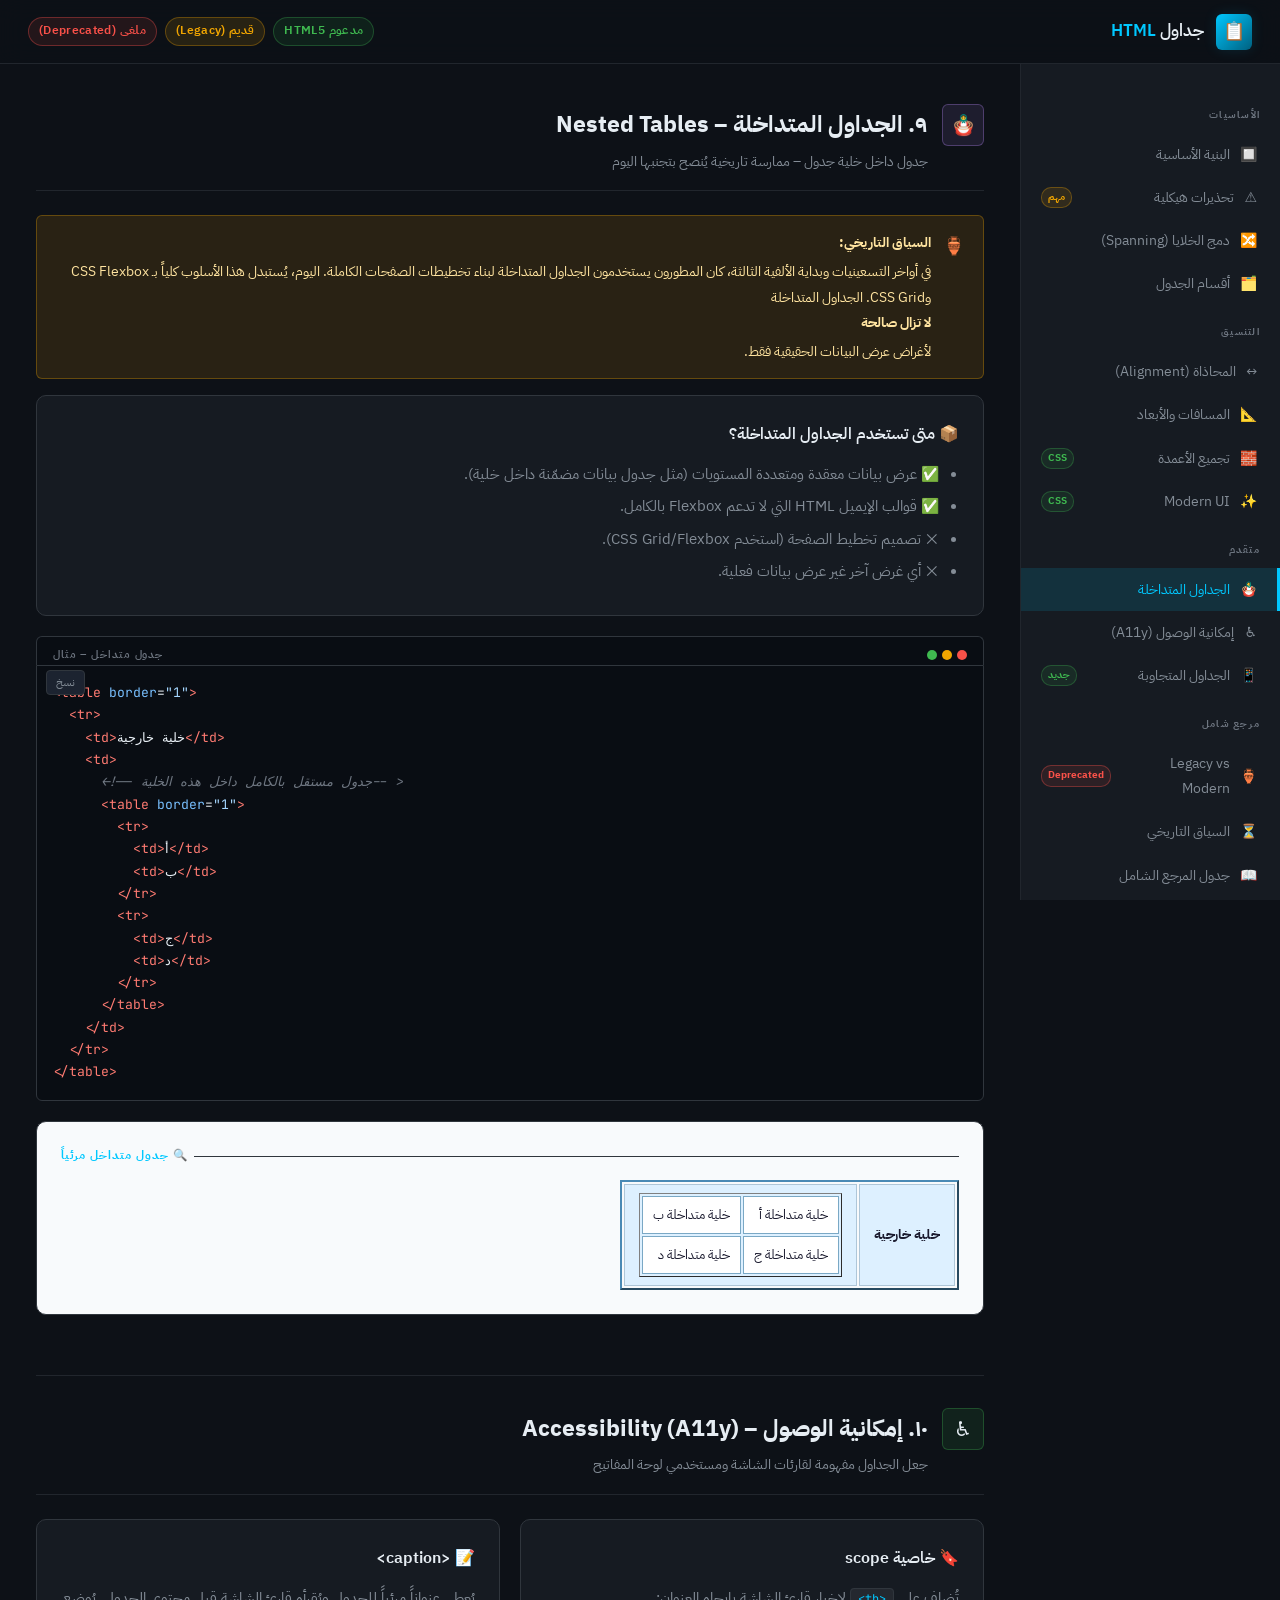
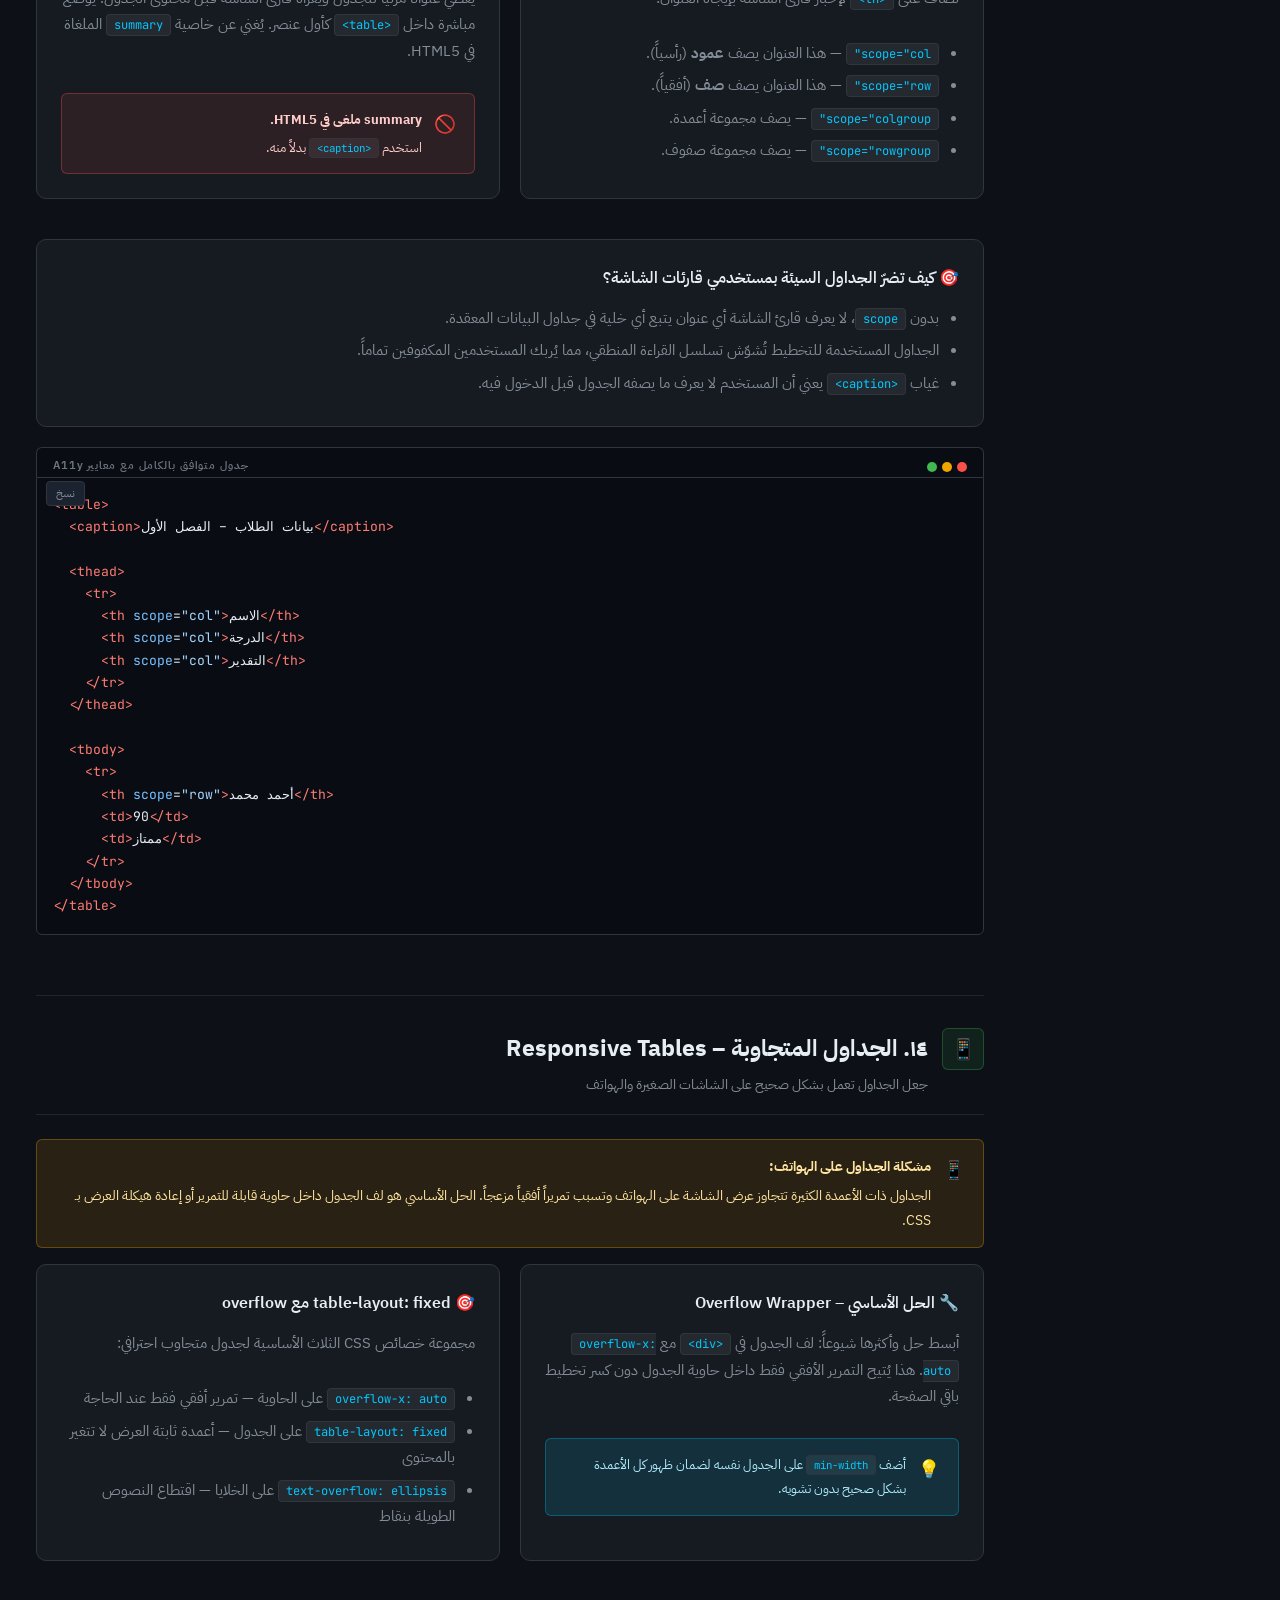
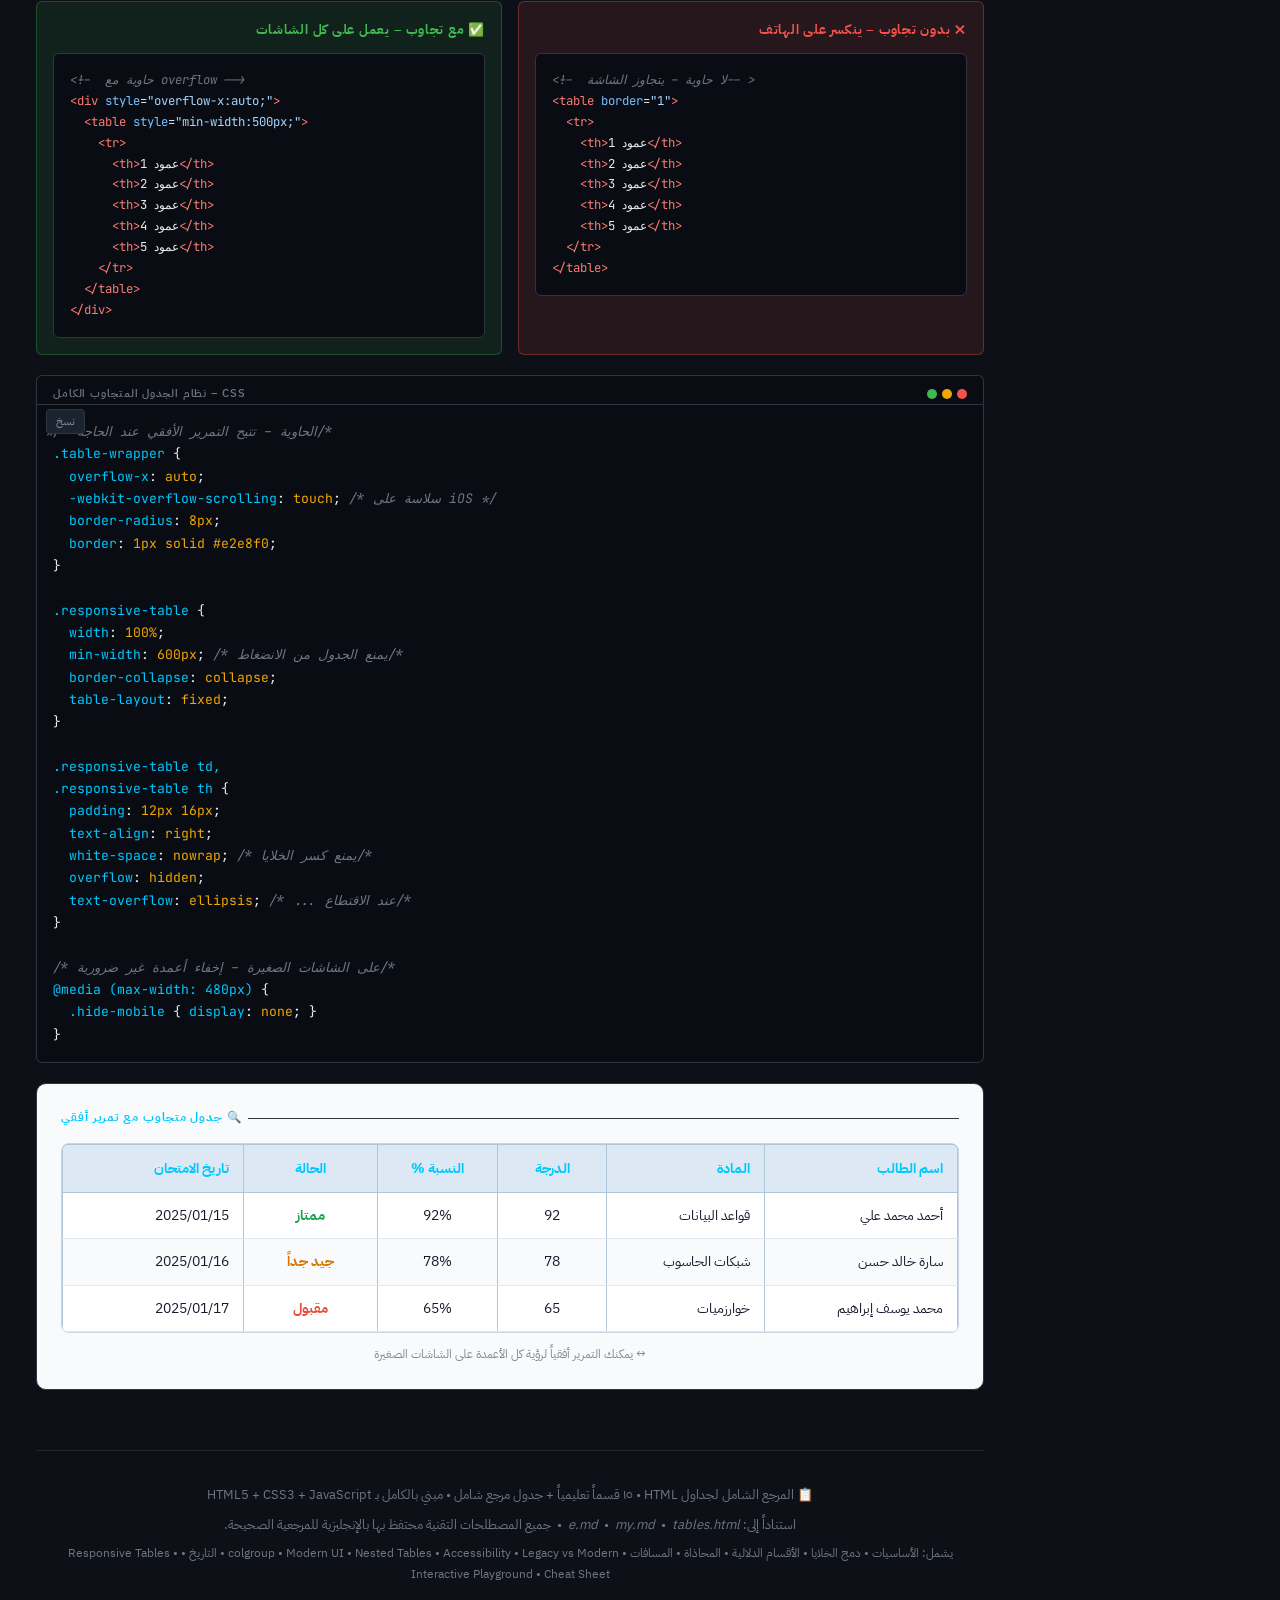
==== advanced.html @ ee834dc7 "Add files via upload" ====
<!DOCTYPE html>
<html lang="ar" dir="rtl">
<head>
  <meta charset="UTF-8" />
  <meta name="viewport" content="width=device-width, initial-scale=1.0" />
  <meta name="description" content="المرجع الشامل لجداول HTML – من الأساسيات إلى الممارسات الحديثة. دليل عربي متكامل لعناصر وخصائص الجداول في HTML5." />
  <meta name="keywords" content="HTML tables, جداول HTML, table, tr, td, th, colspan, rowspan, CSS tables" />
  <title>📋 المرجع الشامل لجداول HTML</title>

  <!-- Google Fonts -->
  <link rel="preconnect" href="https://fonts.googleapis.com" />
  <link
    href="https://fonts.googleapis.com/css2?family=IBM+Plex+Sans+Arabic:wght@300;400;500;600;700&family=JetBrains+Mono:wght@400;600&display=swap"
    rel="stylesheet"
  />

  <link rel="stylesheet" href="style.css" />
</head>
<body>

<div id="progress-bar"></div>

<!-- ══════════════════════════════════════════════════════
     TOP HEADER
══════════════════════════════════════════════════════ -->
<header id="site-header">
  <div class="header-brand">
    <div class="logo-box">📋</div>
    <h1>جداول <span>HTML</span></h1>
  </div>

  <div class="header-pills">
    <span class="pill pill-modern">مدعوم HTML5</span>
    <span class="pill pill-legacy">قديم (Legacy)</span>
    <span class="pill pill-dep">ملغى (Deprecated)</span>
  </div>

  <button id="nav-toggle" aria-label="قائمة التنقل" onclick="toggleNav()">
    <span></span><span></span><span></span>
  </button>
</header>

<!-- ══════════════════════════════════════════════════════
     SIDEBAR
══════════════════════════════════════════════════════ -->
<div class="page-wrap">
<nav id="sidebar" aria-label="قائمة الأقسام">

  <div class="nav-section-title">الأساسيات</div>
  <a class="nav-link" href="index.html#basics">
    <span class="nav-icon">🔲</span> البنية الأساسية
  </a>
  <a class="nav-link" href="index.html#warnings">
    <span class="nav-icon">⚠️</span> تحذيرات هيكلية
    <span class="nav-badge badge-warn">مهم</span>
  </a>
  <a class="nav-link" href="index.html#spanning">
    <span class="nav-icon">🔀</span> دمج الخلايا (Spanning)
  </a>
  <a class="nav-link" href="index.html#semantic">
    <span class="nav-icon">🗂️</span> أقسام الجدول
  </a>

  <div class="nav-section-title">التنسيق</div>
  <a class="nav-link" href="styling.html#alignment">
    <span class="nav-icon">↔️</span> المحاذاة (Alignment)
  </a>
  <a class="nav-link" href="styling.html#spacing">
    <span class="nav-icon">📐</span> المسافات والأبعاد
  </a>
  <a class="nav-link" href="styling.html#colgroup">
    <span class="nav-icon">🧱</span> تجميع الأعمدة
    <span class="nav-badge badge-new">CSS</span>
  </a>
  <a class="nav-link" href="styling.html#modern-ui">
    <span class="nav-icon">✨</span> Modern UI
    <span class="nav-badge badge-new">CSS</span>
  </a>

  <div class="nav-section-title">متقدم</div>
  <a class="nav-link" href="advanced.html#nested">
    <span class="nav-icon">🪆</span> الجداول المتداخلة
  </a>
  <a class="nav-link" href="advanced.html#accessibility">
    <span class="nav-icon">♿</span> إمكانية الوصول (A11y)
  </a>
  <a class="nav-link" href="advanced.html#responsive">
    <span class="nav-icon">📱</span> الجداول المتجاوبة
    <span class="nav-badge badge-new">جديد</span>
  </a>

  <div class="nav-section-title">مرجع شامل</div>
  <a class="nav-link" href="reference.html#legacy">
    <span class="nav-icon">🏺</span> Legacy vs Modern
    <span class="nav-badge badge-dep">Deprecated</span>
  </a>
  <a class="nav-link" href="reference.html#history">
    <span class="nav-icon">⏳</span> السياق التاريخي
  </a>
  <a class="nav-link" href="reference.html#reference">
    <span class="nav-icon">📖</span> جدول المرجع الشامل
  </a>

  <div class="nav-section-title">تفاعلي</div>
  <a class="nav-link" href="playground.html#playground">
    <span class="nav-icon">🎮</span> Playground تفاعلي
    <span class="nav-badge badge-new">جديد</span>
  </a>

</nav>

<!-- ══════════════════════════════════════════════════════
     MAIN CONTENT
══════════════════════════════════════════════════════ -->
<main id="main-content">
<section class="section" id="nested">
    <div class="section-header">
      <div class="section-icon icon-purple">🪆</div>
      <div class="section-title-wrap">
        <h2>٩. الجداول المتداخلة – Nested Tables</h2>
        <p>جدول داخل خلية جدول – ممارسة تاريخية يُنصح بتجنبها اليوم</p>
      </div>
    </div>

    <div class="alert alert-amber">
      <span class="alert-icon">🏺</span>
      <div>
        <strong>السياق التاريخي:</strong>
        في أواخر التسعينيات وبداية الألفية الثالثة، كان المطورون يستخدمون الجداول المتداخلة لبناء تخطيطات الصفحات الكاملة. اليوم، يُستبدل هذا الأسلوب كلياً بـ CSS Flexbox وCSS Grid. الجداول المتداخلة <strong>لا تزال صالحة</strong> لأغراض عرض البيانات الحقيقية فقط.
      </div>
    </div>

    <div class="card">
      <h3>📦 متى تستخدم الجداول المتداخلة؟</h3>
      <ul>
        <li>✅ عرض بيانات معقدة ومتعددة المستويات (مثل جدول بيانات مضمّنة داخل خلية).</li>
        <li>✅ قوالب الإيميل HTML التي لا تدعم Flexbox بالكامل.</li>
        <li>❌ تصميم تخطيط الصفحة (استخدم CSS Grid/Flexbox).</li>
        <li>❌ أي غرض آخر غير عرض بيانات فعلية.</li>
      </ul>
    </div>

    <div class="code-wrap">
      <div class="code-label">
        <div class="dots"><span class="d1"></span><span class="d2"></span><span class="d3"></span></div>
        <span>جدول متداخل – مثال</span>
      </div>
      <button class="copy-btn" onclick="copyCode(this)">نسخ</button>
<pre><span class="kw">&lt;table</span> <span class="at">border</span>=<span class="vl">"1"</span><span class="kw">&gt;</span>
  <span class="kw">&lt;tr&gt;</span>
    <span class="kw">&lt;td&gt;</span><span class="tx">خلية خارجية</span><span class="kw">&lt;/td&gt;</span>
    <span class="kw">&lt;td&gt;</span>
      <span class="cm">&lt;!-- جدول مستقل بالكامل داخل هذه الخلية --&gt;</span>
      <span class="kw">&lt;table</span> <span class="at">border</span>=<span class="vl">"1"</span><span class="kw">&gt;</span>
        <span class="kw">&lt;tr&gt;</span>
          <span class="kw">&lt;td&gt;</span><span class="tx">أ</span><span class="kw">&lt;/td&gt;</span>
          <span class="kw">&lt;td&gt;</span><span class="tx">ب</span><span class="kw">&lt;/td&gt;</span>
        <span class="kw">&lt;/tr&gt;</span>
        <span class="kw">&lt;tr&gt;</span>
          <span class="kw">&lt;td&gt;</span><span class="tx">ج</span><span class="kw">&lt;/td&gt;</span>
          <span class="kw">&lt;td&gt;</span><span class="tx">د</span><span class="kw">&lt;/td&gt;</span>
        <span class="kw">&lt;/tr&gt;</span>
      <span class="kw">&lt;/table&gt;</span>
    <span class="kw">&lt;/td&gt;</span>
  <span class="kw">&lt;/tr&gt;</span>
<span class="kw">&lt;/table&gt;</span></pre>
    </div>

    <div class="demo-box">
      <div class="demo-box-label">🔍 جدول متداخل مرئياً</div>
      <table border="2" cellpadding="10" style="color:#1a1a2e; border-color:#4a8ab5;">
        <tr>
          <td class="outer-td" style="font-weight:700;">خلية خارجية</td>
          <td class="outer-td">
            <table border="1" class="" style="width:100%;">
              <tr>
                <td class="inner-table" style="border:1px solid #7aa8c5; padding:6px 10px; background:#fff; color:#1a1a2e; font-size:0.82rem;">خلية متداخلة أ</td>
                <td style="border:1px solid #7aa8c5; padding:6px 10px; background:#fff; color:#1a1a2e; font-size:0.82rem;">خلية متداخلة ب</td>
              </tr>
              <tr>
                <td style="border:1px solid #7aa8c5; padding:6px 10px; background:#fff; color:#1a1a2e; font-size:0.82rem;">خلية متداخلة ج</td>
                <td style="border:1px solid #7aa8c5; padding:6px 10px; background:#fff; color:#1a1a2e; font-size:0.82rem;">خلية متداخلة د</td>
              </tr>
            </table>
          </td>
        </tr>
      </table>
    </div>

  </section>
  <hr class="divider" />

<section class="section" id="accessibility">
    <div class="section-header">
      <div class="section-icon icon-green">♿</div>
      <div class="section-title-wrap">
        <h2>١٠. إمكانية الوصول – Accessibility (A11y)</h2>
        <p>جعل الجداول مفهومة لقارئات الشاشة ومستخدمي لوحة المفاتيح</p>
      </div>
    </div>

    <div class="two-col">
      <div class="card">
        <h3>🔖 خاصية scope</h3>
        <p>تُضاف على <code>&lt;th&gt;</code> لإخبار قارئ الشاشة بإيجاه العنوان:</p>
        <br/>
        <ul>
          <li><code>scope="col"</code> — هذا العنوان يصف <strong>عمود</strong> (رأسياً).</li>
          <li><code>scope="row"</code> — هذا العنوان يصف <strong>صف</strong> (أفقياً).</li>
          <li><code>scope="colgroup"</code> — يصف مجموعة أعمدة.</li>
          <li><code>scope="rowgroup"</code> — يصف مجموعة صفوف.</li>
        </ul>
      </div>
      <div class="card">
        <h3>📝 &lt;caption&gt;</h3>
        <p>
          يُعطي عنواناً مرئياً للجدول ويُقرأه قارئ الشاشة قبل محتوى الجدول.
          يُوضع مباشرة داخل <code>&lt;table&gt;</code> كأول عنصر.
          يُغني عن خاصية <code>summary</code> الملغاة في HTML5.
        </p>
        <br/>
        <div class="alert alert-red" style="margin:0; font-size:0.82rem;">
          <span class="alert-icon">🚫</span>
          <div><strong>summary ملغى في HTML5.</strong> استخدم <code>&lt;caption&gt;</code> بدلاً منه.</div>
        </div>
      </div>
    </div>

    <div class="card">
      <h3>🎯 كيف تضرّ الجداول السيئة بمستخدمي قارئات الشاشة؟</h3>
      <ul>
        <li>بدون <code>scope</code>، لا يعرف قارئ الشاشة أي عنوان يتبع أي خلية في جداول البيانات المعقدة.</li>
        <li>الجداول المستخدمة للتخطيط تُشوّش تسلسل القراءة المنطقي، مما يُربك المستخدمين المكفوفين تماماً.</li>
        <li>غياب <code>&lt;caption&gt;</code> يعني أن المستخدم لا يعرف ما يصفه الجدول قبل الدخول فيه.</li>
      </ul>
    </div>

    <div class="code-wrap">
      <div class="code-label">
        <div class="dots"><span class="d1"></span><span class="d2"></span><span class="d3"></span></div>
        <span>جدول متوافق بالكامل مع معايير A11y</span>
      </div>
      <button class="copy-btn" onclick="copyCode(this)">نسخ</button>
<pre><span class="kw">&lt;table&gt;</span>
  <span class="kw">&lt;caption&gt;</span><span class="tx">بيانات الطلاب – الفصل الأول</span><span class="kw">&lt;/caption&gt;</span>

  <span class="kw">&lt;thead&gt;</span>
    <span class="kw">&lt;tr&gt;</span>
      <span class="kw">&lt;th</span> <span class="at">scope</span>=<span class="vl">"col"</span><span class="kw">&gt;</span><span class="tx">الاسم</span><span class="kw">&lt;/th&gt;</span>
      <span class="kw">&lt;th</span> <span class="at">scope</span>=<span class="vl">"col"</span><span class="kw">&gt;</span><span class="tx">الدرجة</span><span class="kw">&lt;/th&gt;</span>
      <span class="kw">&lt;th</span> <span class="at">scope</span>=<span class="vl">"col"</span><span class="kw">&gt;</span><span class="tx">التقدير</span><span class="kw">&lt;/th&gt;</span>
    <span class="kw">&lt;/tr&gt;</span>
  <span class="kw">&lt;/thead&gt;</span>

  <span class="kw">&lt;tbody&gt;</span>
    <span class="kw">&lt;tr&gt;</span>
      <span class="kw">&lt;th</span> <span class="at">scope</span>=<span class="vl">"row"</span><span class="kw">&gt;</span><span class="tx">أحمد محمد</span><span class="kw">&lt;/th&gt;</span>
      <span class="kw">&lt;td&gt;</span><span class="tx">90</span><span class="kw">&lt;/td&gt;</span>
      <span class="kw">&lt;td&gt;</span><span class="tx">ممتاز</span><span class="kw">&lt;/td&gt;</span>
    <span class="kw">&lt;/tr&gt;</span>
  <span class="kw">&lt;/tbody&gt;</span>
<span class="kw">&lt;/table&gt;</span></pre>
    </div>

  </section>
  <hr class="divider" />

<section class="section" id="responsive">
    <div class="section-header">
      <div class="section-icon icon-green">📱</div>
      <div class="section-title-wrap">
        <h2>١٤. الجداول المتجاوبة – Responsive Tables</h2>
        <p>جعل الجداول تعمل بشكل صحيح على الشاشات الصغيرة والهواتف</p>
      </div>
    </div>

    <div class="alert alert-amber">
      <span class="alert-icon">📱</span>
      <div>
        <strong>مشكلة الجداول على الهواتف:</strong>
        الجداول ذات الأعمدة الكثيرة تتجاوز عرض الشاشة على الهواتف وتسبب تمريراً أفقياً مزعجاً.
        الحل الأساسي هو لف الجدول داخل حاوية قابلة للتمرير أو إعادة هيكلة العرض بـ CSS.
      </div>
    </div>

    <div class="two-col">
      <div class="card">
        <h3>🔧 الحل الأساسي – Overflow Wrapper</h3>
        <p>أبسط حل وأكثرها شيوعاً: لف الجدول في <code>&lt;div&gt;</code> مع <code>overflow-x: auto</code>. هذا يُتيح التمرير الأفقي فقط داخل حاوية الجدول دون كسر تخطيط باقي الصفحة.</p>
        <br/>
        <div class="alert alert-cyan" style="margin:0; font-size:0.82rem;">
          <span class="alert-icon">💡</span>
          <div>أضف <code>min-width</code> على الجدول نفسه لضمان ظهور كل الأعمدة بشكل صحيح بدون تشويه.</div>
        </div>
      </div>
      <div class="card">
        <h3>🎯 table-layout: fixed مع overflow</h3>
        <p>مجموعة خصائص CSS الثلاث الأساسية لجدول متجاوب احترافي:</p>
        <br/>
        <ul>
          <li><code>overflow-x: auto</code> على الحاوية — تمرير أفقي فقط عند الحاجة</li>
          <li><code>table-layout: fixed</code> على الجدول — أعمدة ثابتة العرض لا تتغير بالمحتوى</li>
          <li><code>text-overflow: ellipsis</code> على الخلايا — اقتطاع النصوص الطويلة بنقاط</li>
        </ul>
      </div>
    </div>

    <div class="compare-grid">
      <div class="compare-panel old-panel">
        <h4>❌ بدون تجاوب – ينكسر على الهاتف</h4>
        <div class="code-wrap" style="margin:0">
<pre style="border-radius:6px; font-size:0.77rem;"><span class="cm">&lt;!-- لا حاوية – يتجاوز الشاشة --&gt;</span>
<span class="kw">&lt;table</span> <span class="at">border</span>=<span class="vl">"1"</span><span class="kw">&gt;</span>
  <span class="kw">&lt;tr&gt;</span>
    <span class="kw">&lt;th&gt;</span><span class="tx">عمود 1</span><span class="kw">&lt;/th&gt;</span>
    <span class="kw">&lt;th&gt;</span><span class="tx">عمود 2</span><span class="kw">&lt;/th&gt;</span>
    <span class="kw">&lt;th&gt;</span><span class="tx">عمود 3</span><span class="kw">&lt;/th&gt;</span>
    <span class="kw">&lt;th&gt;</span><span class="tx">عمود 4</span><span class="kw">&lt;/th&gt;</span>
    <span class="kw">&lt;th&gt;</span><span class="tx">عمود 5</span><span class="kw">&lt;/th&gt;</span>
  <span class="kw">&lt;/tr&gt;</span>
<span class="kw">&lt;/table&gt;</span></pre>
        </div>
      </div>
      <div class="compare-panel new-panel">
        <h4>✅ مع تجاوب – يعمل على كل الشاشات</h4>
        <div class="code-wrap" style="margin:0">
<pre style="border-radius:6px; font-size:0.77rem;"><span class="cm">&lt;!-- حاوية مع overflow --&gt;</span>
<span class="kw">&lt;div</span> <span class="at">style</span>=<span class="vl">"overflow-x:auto;"</span><span class="kw">&gt;</span>
  <span class="kw">&lt;table</span> <span class="at">style</span>=<span class="vl">"min-width:500px;"</span><span class="kw">&gt;</span>
    <span class="kw">&lt;tr&gt;</span>
      <span class="kw">&lt;th&gt;</span><span class="tx">عمود 1</span><span class="kw">&lt;/th&gt;</span>
      <span class="kw">&lt;th&gt;</span><span class="tx">عمود 2</span><span class="kw">&lt;/th&gt;</span>
      <span class="kw">&lt;th&gt;</span><span class="tx">عمود 3</span><span class="kw">&lt;/th&gt;</span>
      <span class="kw">&lt;th&gt;</span><span class="tx">عمود 4</span><span class="kw">&lt;/th&gt;</span>
      <span class="kw">&lt;th&gt;</span><span class="tx">عمود 5</span><span class="kw">&lt;/th&gt;</span>
    <span class="kw">&lt;/tr&gt;</span>
  <span class="kw">&lt;/table&gt;</span>
<span class="kw">&lt;/div&gt;</span></pre>
        </div>
      </div>
    </div>

    <div class="code-wrap">
      <div class="code-label">
        <div class="dots"><span class="d1"></span><span class="d2"></span><span class="d3"></span></div>
        <span>CSS – نظام الجدول المتجاوب الكامل</span>
      </div>
      <button class="copy-btn" onclick="copyCode(this)">نسخ</button>
<pre><span class="cm">/* الحاوية – تتيح التمرير الأفقي عند الحاجة */</span>
<span class="cs">.table-wrapper</span> &#123;
  <span class="cs">overflow-x</span>: <span class="cv">auto</span>;
  <span class="cs">-webkit-overflow-scrolling</span>: <span class="cv">touch</span>; <span class="cm">/* سلاسة على iOS */</span>
  <span class="cs">border-radius</span>: <span class="cv">8px</span>;
  <span class="cs">border</span>: <span class="cv">1px solid #e2e8f0</span>;
&#125;

<span class="cs">.responsive-table</span> &#123;
  <span class="cs">width</span>: <span class="cv">100%</span>;
  <span class="cs">min-width</span>: <span class="cv">600px</span>; <span class="cm">/* يمنع الجدول من الانضغاط */</span>
  <span class="cs">border-collapse</span>: <span class="cv">collapse</span>;
  <span class="cs">table-layout</span>: <span class="cv">fixed</span>;
&#125;

<span class="cs">.responsive-table td,</span>
<span class="cs">.responsive-table th</span> &#123;
  <span class="cs">padding</span>: <span class="cv">12px 16px</span>;
  <span class="cs">text-align</span>: <span class="cv">right</span>;
  <span class="cs">white-space</span>: <span class="cv">nowrap</span>; <span class="cm">/* يمنع كسر الخلايا */</span>
  <span class="cs">overflow</span>: <span class="cv">hidden</span>;
  <span class="cs">text-overflow</span>: <span class="cv">ellipsis</span>; <span class="cm">/* ... عند الاقتطاع */</span>
&#125;

<span class="cm">/* على الشاشات الصغيرة – إخفاء أعمدة غير ضرورية */</span>
<span class="cs">@media (max-width: 480px)</span> &#123;
  <span class="cs">.hide-mobile</span> &#123; <span class="cs">display</span>: <span class="cv">none</span>; &#125;
&#125;</pre>
    </div>

    <div class="demo-box">
      <div class="demo-box-label">🔍 جدول متجاوب مع تمرير أفقي</div>
      <div style="overflow-x:auto; border:1px solid #cbd5e1; border-radius:8px;">
        <table style="width:100%; min-width:640px; border-collapse:collapse; table-layout:fixed;">
          <thead>
            <tr style="background:#1a3a5c; color:#00c8ff;">
              <th style="padding:11px 14px; text-align:right; width:160px;">اسم الطالب</th>
              <th style="padding:11px 14px; text-align:right; width:130px;">المادة</th>
              <th style="padding:11px 14px; text-align:center; width:90px;">الدرجة</th>
              <th style="padding:11px 14px; text-align:center; width:100px;">النسبة %</th>
              <th style="padding:11px 14px; text-align:center; width:110px;">الحالة</th>
              <th style="padding:11px 14px; text-align:right; width:150px;">تاريخ الامتحان</th>
            </tr>
          </thead>
          <tbody>
            <tr>
              <td style="padding:10px 14px; border-bottom:1px solid #e2e8f0; background:#fff; color:#1a1a2e;">أحمد محمد علي</td>
              <td style="padding:10px 14px; border-bottom:1px solid #e2e8f0; background:#fff; color:#1a1a2e;">قواعد البيانات</td>
              <td style="padding:10px 14px; border-bottom:1px solid #e2e8f0; background:#fff; color:#1a1a2e; text-align:center;">92</td>
              <td style="padding:10px 14px; border-bottom:1px solid #e2e8f0; background:#fff; color:#1a1a2e; text-align:center;">92%</td>
              <td style="padding:10px 14px; border-bottom:1px solid #e2e8f0; background:#fff; text-align:center; color:#16a34a; font-weight:700;">ممتاز</td>
              <td style="padding:10px 14px; border-bottom:1px solid #e2e8f0; background:#fff; color:#1a1a2e;">2025/01/15</td>
            </tr>
            <tr>
              <td style="padding:10px 14px; border-bottom:1px solid #e2e8f0; background:#f8fafc; color:#1a1a2e;">سارة خالد حسن</td>
              <td style="padding:10px 14px; border-bottom:1px solid #e2e8f0; background:#f8fafc; color:#1a1a2e;">شبكات الحاسوب</td>
              <td style="padding:10px 14px; border-bottom:1px solid #e2e8f0; background:#f8fafc; color:#1a1a2e; text-align:center;">78</td>
              <td style="padding:10px 14px; border-bottom:1px solid #e2e8f0; background:#f8fafc; color:#1a1a2e; text-align:center;">78%</td>
              <td style="padding:10px 14px; border-bottom:1px solid #e2e8f0; background:#f8fafc; text-align:center; color:#d97706; font-weight:700;">جيد جداً</td>
              <td style="padding:10px 14px; border-bottom:1px solid #e2e8f0; background:#f8fafc; color:#1a1a2e;">2025/01/16</td>
            </tr>
            <tr>
              <td style="padding:10px 14px; border-bottom:1px solid #e2e8f0; background:#fff; color:#1a1a2e;">محمد يوسف إبراهيم</td>
              <td style="padding:10px 14px; border-bottom:1px solid #e2e8f0; background:#fff; color:#1a1a2e;">خوارزميات</td>
              <td style="padding:10px 14px; border-bottom:1px solid #e2e8f0; background:#fff; color:#1a1a2e; text-align:center;">65</td>
              <td style="padding:10px 14px; border-bottom:1px solid #e2e8f0; background:#fff; color:#1a1a2e; text-align:center;">65%</td>
              <td style="padding:10px 14px; border-bottom:1px solid #e2e8f0; background:#fff; text-align:center; color:#e74c3c; font-weight:700;">مقبول</td>
              <td style="padding:10px 14px; border-bottom:1px solid #e2e8f0; background:#fff; color:#1a1a2e;">2025/01/17</td>
            </tr>
          </tbody>
        </table>
      </div>
      <p style="font-size:0.78rem; color:#888; margin-top:10px; text-align:center;">↔️ يمكنك التمرير أفقياً لرؤية كل الأعمدة على الشاشات الصغيرة</p>
    </div>

  </section>
  <!-- FOOTER -->
  <footer class="site-footer">
    <p>
      📋 المرجع الشامل لجداول HTML •
      ١٥ قسماً تعليمياً + جدول مرجع شامل •
      مبني بالكامل بـ HTML5 + CSS3 + JavaScript
    </p>
    <p style="margin-top:6px; color:var(--text-dim);">
      استناداً إلى: <em>e.md</em> &nbsp;•&nbsp; <em>my.md</em> &nbsp;•&nbsp; <em>tables.html</em>
      &nbsp;•&nbsp; جميع المصطلحات التقنية محتفظ بها بالإنجليزية للمرجعية الصحيحة.
    </p>
    <p style="margin-top:6px; color:var(--text-dim); font-size:0.75rem;">
      يشمل: الأساسيات • دمج الخلايا • الأقسام الدلالية • المحاذاة • المسافات • colgroup • Modern UI • Nested Tables • Accessibility • Legacy vs Modern • التاريخ • Responsive Tables • Interactive Playground • Cheat Sheet
    </p>
  </footer>

</main>
</div><!-- .page-wrap -->

<!-- BACK TO TOP BUTTON -->
<button id="back-to-top" onclick="window.scrollTo({top:0,behavior:'smooth'})"
  aria-label="العودة للأعلى"
  style="
    position:fixed; bottom:28px; left:28px; z-index:999;
    width:44px; height:44px; border-radius:50%;
    background:var(--cyan); border:none; cursor:pointer;
    display:none; align-items:center; justify-content:center;
    font-size:1.2rem; box-shadow:0 4px 16px rgba(0,200,255,0.3);
    transition:transform .2s;
  ">↑</button>

<script src="script.js"></script>

</body>
</html>
---- style.css ----
/* ─── DESIGN TOKENS ─────────────────────────────────── */
:root {
  --bg:           #0d1117;
  --bg-card:      #161b22;
  --bg-card2:     #1c2330;
  --bg-code:      #090d13;
  --border:       #30363d;
  --border-light: #21262d;

  --text:         #e6edf3;
  --text-muted:   #848d97;
  --text-dim:     #6e7681;

  --cyan:         #00c8ff;
  --cyan-dim:     #0095bf;
  --cyan-glow:    rgba(0,200,255,0.12);
  --cyan-border:  rgba(0,200,255,0.3);

  --amber:        #f0a500;
  --amber-dim:    rgba(240,165,0,0.12);
  --amber-border: rgba(240,165,0,0.3);

  --red:          #f85149;
  --red-dim:      rgba(248,81,73,0.1);
  --red-border:   rgba(248,81,73,0.35);

  --green:        #3fb950;
  --green-dim:    rgba(63,185,80,0.1);
  --green-border: rgba(63,185,80,0.3);

  --purple:       #bc8cff;
  --purple-dim:   rgba(188,140,255,0.1);

  --radius:       10px;
  --radius-sm:    6px;
  --nav-w:        260px;
  --header-h:     64px;
}

/* ─── BASE ───────────────────────────────────────────── */
*, *::before, *::after { box-sizing: border-box; margin: 0; padding: 0; }

html { scroll-behavior: smooth; }

body {
  font-family: 'IBM Plex Sans Arabic', system-ui, sans-serif;
  background: var(--bg);
  color: var(--text);
  line-height: 1.8;
  direction: rtl;
}

/* ─── SCROLLBAR ──────────────────────────────────────── */
::-webkit-scrollbar { width: 6px; height: 6px; }
::-webkit-scrollbar-track { background: var(--bg); }
::-webkit-scrollbar-thumb { background: var(--border); border-radius: 3px; }
::-webkit-scrollbar-thumb:hover { background: var(--cyan-dim); }

/* ─── READING PROGRESS BAR ───────────────────────────── */
#progress-bar {
  position: fixed; top: 0; right: 0; left: 0;
  height: 3px; background: transparent;
  z-index: 1001;
}
#progress-bar::after {
  content: '';
  display: block;
  height: 100%;
  background: linear-gradient(to left, var(--cyan), var(--purple));
  width: var(--progress, 0%);
  transition: width .1s;
}

/* ─── TOP HEADER ─────────────────────────────────────── */
#site-header {
  position: fixed; top: 0; left: 0; right: 0; height: var(--header-h);
  background: rgba(13,17,23,0.92);
  backdrop-filter: blur(12px);
  border-bottom: 1px solid var(--border-light);
  display: flex; align-items: center; justify-content: space-between;
  padding: 0 28px;
  z-index: 1000;
}

.header-brand {
  display: flex; align-items: center; gap: 12px;
}
.header-brand .logo-box {
  width: 36px; height: 36px;
  background: linear-gradient(135deg, var(--cyan), #006080);
  border-radius: var(--radius-sm);
  display: flex; align-items: center; justify-content: center;
  font-size: 18px;
  box-shadow: 0 0 14px var(--cyan-glow);
}
.header-brand h1 {
  font-size: 1.05rem; font-weight: 600; color: var(--text);
}
.header-brand span { color: var(--cyan); }

.header-pills {
  display: flex; gap: 8px; align-items: center;
}
.pill {
  font-size: 0.72rem; font-weight: 600; letter-spacing: 0.03em;
  padding: 3px 10px; border-radius: 20px;
  border: 1px solid;
}
.pill-modern { color: var(--green); border-color: var(--green-border); background: var(--green-dim); }
.pill-legacy { color: var(--amber); border-color: var(--amber-border); background: var(--amber-dim); }
.pill-dep    { color: var(--red);   border-color: var(--red-border);   background: var(--red-dim); }

/* ─── HAMBURGER ──────────────────────────────────────── */
#nav-toggle {
  display: none; background: none; border: none; cursor: pointer;
  flex-direction: column; gap: 5px; padding: 4px;
}
#nav-toggle span {
  display: block; width: 22px; height: 2px;
  background: var(--text-muted); border-radius: 2px;
  transition: all .25s;
}

/* ─── LAYOUT ─────────────────────────────────────────── */
.page-wrap {
  display: flex;
  padding-top: var(--header-h);
  min-height: 100vh;
}

/* ─── SIDEBAR NAV ────────────────────────────────────── */
#sidebar {
  width: var(--nav-w);
  flex-shrink: 0;
  background: var(--bg-card);
  border-left: 1px solid var(--border-light);
  position: sticky;
  top: var(--header-h);
  height: calc(100vh - var(--header-h));
  overflow-y: auto;
  padding: 24px 0 40px;
}

.nav-section-title {
  font-size: 0.65rem; font-weight: 700; letter-spacing: 0.12em;
  text-transform: uppercase; color: var(--text-dim);
  padding: 18px 20px 8px;
}

.nav-link {
  display: flex; align-items: center; gap: 10px;
  padding: 9px 20px;
  text-decoration: none;
  color: var(--text-muted);
  font-size: 0.875rem;
  border-right: 3px solid transparent;
  transition: all .18s;
}
.nav-link:hover { color: var(--text); background: var(--bg-card2); }
.nav-link.active {
  color: var(--cyan); background: var(--cyan-glow);
  border-right-color: var(--cyan);
}
.nav-link .nav-icon { font-size: 14px; flex-shrink: 0; }
.nav-link .nav-badge {
  margin-right: auto; font-size: 0.6rem; font-weight: 700;
  padding: 1px 6px; border-radius: 10px;
}
.badge-dep  { background: var(--red-dim);   color: var(--red);   border: 1px solid var(--red-border); }
.badge-new  { background: var(--green-dim);  color: var(--green); border: 1px solid var(--green-border); }
.badge-warn { background: var(--amber-dim);  color: var(--amber); border: 1px solid var(--amber-border); }

/* ─── MAIN CONTENT ───────────────────────────────────── */
#main-content {
  flex: 1;
  min-width: 0;
  padding: 40px 36px 80px;
  max-width: calc(100% - var(--nav-w));
}

/* ─── PAGE HERO ──────────────────────────────────────── */
.page-hero {
  text-align: center;
  padding: 52px 20px 48px;
  position: relative;
  margin-bottom: 48px;
}
.page-hero::before {
  content: '';
  position: absolute; inset: 0;
  background: radial-gradient(ellipse 70% 60% at 50% 0%, rgba(0,200,255,0.07), transparent 70%);
  pointer-events: none;
}
.hero-tag {
  display: inline-block;
  font-size: 0.72rem; font-weight: 700; letter-spacing: 0.1em;
  color: var(--cyan); background: var(--cyan-glow);
  border: 1px solid var(--cyan-border);
  padding: 4px 14px; border-radius: 20px;
  margin-bottom: 18px;
}
.page-hero h2 {
  font-size: clamp(2rem, 4vw, 3rem);
  font-weight: 700; line-height: 1.2;
  background: linear-gradient(135deg, #fff 30%, var(--cyan) 100%);
  -webkit-background-clip: text;
  -webkit-text-fill-color: transparent;
  background-clip: text;
  margin-bottom: 16px;
}
.page-hero p {
  font-size: 1.05rem; color: var(--text-muted);
  max-width: 620px; margin: 0 auto 28px;
}
.hero-stats {
  display: flex; justify-content: center; gap: 32px; flex-wrap: wrap;
}
.hero-stat {
  text-align: center;
}
.hero-stat .num {
  font-size: 1.6rem; font-weight: 700; color: var(--cyan);
  display: block;
}
.hero-stat .lbl {
  font-size: 0.78rem; color: var(--text-dim);
}

/* ─── SECTION ────────────────────────────────────────── */
.section {
  margin-bottom: 60px;
  scroll-margin-top: calc(var(--header-h) + 20px);
}

.section-header {
  display: flex; align-items: flex-start; gap: 14px;
  margin-bottom: 24px;
  padding-bottom: 16px;
  border-bottom: 1px solid var(--border-light);
}
.section-icon {
  width: 42px; height: 42px; flex-shrink: 0;
  border-radius: var(--radius-sm);
  display: flex; align-items: center; justify-content: center;
  font-size: 20px;
}
.icon-cyan   { background: var(--cyan-glow);   border: 1px solid var(--cyan-border); }
.icon-amber  { background: var(--amber-dim);   border: 1px solid var(--amber-border); }
.icon-red    { background: var(--red-dim);     border: 1px solid var(--red-border); }
.icon-green  { background: var(--green-dim);   border: 1px solid var(--green-border); }
.icon-purple { background: var(--purple-dim);  border: 1px solid rgba(188,140,255,.3); }

.section-title-wrap h2 {
  font-size: 1.45rem; font-weight: 700; color: var(--text);
  margin-bottom: 4px;
}
.section-title-wrap p {
  font-size: 0.85rem; color: var(--text-muted);
}

/* ─── CARDS ──────────────────────────────────────────── */
.card {
  background: var(--bg-card);
  border: 1px solid var(--border);
  border-radius: var(--radius);
  padding: 24px;
  margin-bottom: 20px;
}
.card h3 {
  font-size: 1rem; font-weight: 600; color: var(--text);
  margin-bottom: 12px;
  display: flex; align-items: center; gap: 8px;
}
.card p, .card li { color: var(--text-muted); font-size: 0.92rem; }
.card ul { padding-right: 20px; }
.card li { margin-bottom: 6px; }

/* ─── TWO-COL GRID ───────────────────────────────────── */
.two-col {
  display: grid;
  grid-template-columns: 1fr 1fr;
  gap: 20px;
  margin-bottom: 20px;
}

/* ─── CODE BLOCK ─────────────────────────────────────── */
.code-wrap {
  position: relative;
  margin-bottom: 20px;
}
.code-label {
  font-size: 0.7rem; font-weight: 600; letter-spacing: 0.08em;
  color: var(--text-dim);
  padding: 8px 16px 0;
  background: var(--bg-code);
  border: 1px solid var(--border);
  border-bottom: none;
  border-radius: var(--radius-sm) var(--radius-sm) 0 0;
  display: flex; align-items: center; justify-content: space-between;
}
.code-label .dots { display: flex; gap: 5px; }
.code-label .dots span {
  width: 10px; height: 10px; border-radius: 50%;
}
.code-label .dots .d1 { background: #f85149; }
.code-label .dots .d2 { background: #f0a500; }
.code-label .dots .d3 { background: #3fb950; }

pre {
  background: var(--bg-code);
  border: 1px solid var(--border);
  border-radius: 0 0 var(--radius-sm) var(--radius-sm);
  padding: 16px;
  overflow-x: auto;
  direction: ltr; text-align: left;
  font-family: 'JetBrains Mono', monospace;
  font-size: 0.82rem;
  line-height: 1.7;
}
pre.standalone {
  border-radius: var(--radius-sm);
}
.code-wrap pre { margin-bottom: 0; }

.copy-btn {
  position: absolute; top: 34px; left: 10px;
  background: var(--bg-card2); border: 1px solid var(--border);
  color: var(--text-muted); font-size: 0.7rem;
  padding: 3px 9px; border-radius: 4px; cursor: pointer;
  font-family: inherit;
  transition: all .2s;
  z-index: 2;
}
.copy-btn:hover { color: var(--cyan); border-color: var(--cyan-border); }
.copy-btn.copied { color: var(--green); border-color: var(--green-border); }

/* syntax colours */
.kw { color: #ff7b72; }   /* keyword / tag */
.at { color: #79c0ff; }   /* attribute */
.vl { color: #a5d6ff; }   /* value */
.cm { color: #6e7681; font-style: italic; }  /* comment */
.tx { color: var(--text); }   /* text content */
.cs { color: var(--cyan); }   /* CSS property */
.cv { color: var(--amber); }  /* CSS value */
.nm { color: #d2a8ff; }   /* number */

/* ─── INLINE CODE ────────────────────────────────────── */
code {
  font-family: 'JetBrains Mono', monospace;
  font-size: 0.82em;
  background: rgba(255,255,255,0.06);
  border: 1px solid var(--border);
  color: var(--cyan);
  padding: 2px 7px;
  border-radius: 4px;
  direction: ltr;
}

/* ─── LIVE DEMO ──────────────────────────────────────── */
.demo-box {
  background: #f8fafc;
  border: 1px solid var(--border);
  border-radius: var(--radius);
  padding: 24px;
  overflow-x: auto;
  margin-bottom: 20px;
}
.demo-box-label {
  font-size: 0.72rem; font-weight: 700; letter-spacing: 0.08em;
  color: var(--cyan); text-transform: uppercase;
  margin-bottom: 14px;
  display: flex; align-items: center; gap: 6px;
}
.demo-box-label::before { content:''; flex: 1; height: 1px; background: var(--border); }

/* Demo table resets */
.demo-box table { color: #1a1a2e; }
.demo-box th { background: #dde8f5; }
.demo-box td, .demo-box th {
  border: 1px solid #aec6d8;
  padding: 8px 14px;
  font-family: 'IBM Plex Sans Arabic', sans-serif;
  font-size: 0.88rem;
}

/* ─── MODERN TABLE ───────────────────────────────────── */
.modern-demo-table {
  width: 100%;
  border-collapse: collapse;
  table-layout: fixed;
  border-radius: var(--radius-sm);
  overflow: hidden;
  box-shadow: 0 2px 12px rgba(0,0,0,0.25);
}
.modern-demo-table thead th {
  background: #1a3a5c;
  color: var(--cyan);
  padding: 11px 14px;
  font-weight: 600;
  font-size: 0.85rem;
}
.modern-demo-table tbody tr:nth-child(even) { background: #edf3f9; }
.modern-demo-table tbody tr:hover { background: #d4e5f5; transition: .15s; cursor: pointer; }
.modern-demo-table td { padding: 9px 14px; }

/* ─── ALERT / WARNING BOXES ──────────────────────────── */
.alert {
  border-radius: var(--radius-sm);
  padding: 14px 18px;
  margin-bottom: 16px;
  font-size: 0.875rem;
  display: flex; gap: 12px; align-items: flex-start;
}
.alert-icon { font-size: 1.1rem; flex-shrink: 0; margin-top: 1px; }
.alert-red    { background: var(--red-dim);   border: 1px solid var(--red-border);   color: #ffccc9; }
.alert-amber  { background: var(--amber-dim); border: 1px solid var(--amber-border); color: #ffe4a0; }
.alert-cyan   { background: var(--cyan-glow); border: 1px solid var(--cyan-border);  color: #b3eeff; }
.alert-green  { background: var(--green-dim); border: 1px solid var(--green-border); color: #aeffc0; }

.alert strong { display: block; margin-bottom: 4px; font-weight: 700; }

/* ─── COMPARISON GRID ────────────────────────────────── */
.compare-grid {
  display: grid;
  grid-template-columns: 1fr 1fr;
  gap: 16px;
  margin-bottom: 20px;
}
.compare-panel {
  border-radius: var(--radius-sm);
  padding: 16px;
  border: 1px solid;
}
.compare-panel h4 {
  font-size: 0.8rem; font-weight: 700;
  text-transform: uppercase; letter-spacing: 0.06em;
  margin-bottom: 12px;
}
.old-panel { background: var(--red-dim);   border-color: var(--red-border);   }
.old-panel h4 { color: var(--red); }
.new-panel { background: var(--green-dim); border-color: var(--green-border); }
.new-panel h4 { color: var(--green); }

/* ─── REFERENCE TABLE ────────────────────────────────── */
.ref-table-wrap { overflow-x: auto; margin-bottom: 20px; }
.ref-table {
  width: 100%;
  border-collapse: collapse;
  font-size: 0.85rem;
  direction: rtl;
}
.ref-table th {
  background: var(--bg-card2); color: var(--text);
  padding: 10px 14px;
  border: 1px solid var(--border);
  font-weight: 600; text-align: right;
}
.ref-table td {
  padding: 10px 14px;
  border: 1px solid var(--border-light);
  color: var(--text-muted);
  vertical-align: top;
}
.ref-table tr:hover td { background: var(--bg-card2); }
.ref-table code { font-size: 0.78rem; }

.tag-sup { display: inline-block; font-size: 0.68rem; font-weight: 700; padding: 2px 7px; border-radius: 12px; }
.sup-ok  { background: var(--green-dim); color: var(--green); border: 1px solid var(--green-border); }
.sup-dep { background: var(--red-dim);   color: var(--red);   border: 1px solid var(--red-border); }
.sup-leg { background: var(--amber-dim); color: var(--amber); border: 1px solid var(--amber-border); }

/* ─── TOC MINI ───────────────────────────────────────── */
.toc-mini {
  background: var(--bg-card);
  border: 1px solid var(--border);
  border-radius: var(--radius);
  padding: 20px 24px;
  margin-bottom: 32px;
}
.toc-mini h3 { font-size: 0.85rem; font-weight: 700; color: var(--text-muted); margin-bottom: 14px; }
.toc-mini ol { padding-right: 18px; }
.toc-mini li { margin-bottom: 5px; }
.toc-mini a { color: var(--cyan); text-decoration: none; font-size: 0.88rem; }
.toc-mini a:hover { text-decoration: underline; }

/* ─── COLGROUP DEMO ──────────────────────────────────── */
.colgroup-demo th, .colgroup-demo td {
  border: 1px solid #bbb; padding: 8px 12px; font-family: 'IBM Plex Sans Arabic', sans-serif; color: #111;
}

/* ─── ALIGNMENT DEMO ─────────────────────────────────── */
.align-demo td {
  border: 1px solid #aec6d8; height: 70px; width: 120px;
  font-size: 0.8rem; padding: 4px; color: #1a1a2e;
}

/* ─── NESTED TABLE DEMO ──────────────────────────────── */
.outer-td { border: 2px solid #4a8ab5; padding: 8px; background: #ddf0ff; color: #1a1a2e; }
.inner-table td { border: 1px solid #7aa8c5; padding: 6px 10px; background: #fff; color: #1a1a2e; font-size: 0.82rem; }

/* ─── HISTORY TIMELINE ───────────────────────────────── */
.timeline {
  position: relative;
  padding-right: 20px;
  margin-bottom: 20px;
}
.timeline::before {
  content: '';
  position: absolute; right: 0; top: 0; bottom: 0;
  width: 2px; background: linear-gradient(to bottom, var(--cyan), var(--purple));
}
.tl-item {
  position: relative;
  padding-right: 28px;
  margin-bottom: 20px;
}
.tl-item::before {
  content: '';
  position: absolute; right: -7px; top: 6px;
  width: 14px; height: 14px;
  border-radius: 50%;
  background: var(--bg);
  border: 2px solid var(--cyan);
  z-index: 1;
}
.tl-year {
  font-size: 0.72rem; font-weight: 700; letter-spacing: 0.1em;
  color: var(--cyan); margin-bottom: 4px;
}
.tl-text { font-size: 0.88rem; color: var(--text-muted); }

/* ─── SECTION DIVIDER ────────────────────────────────── */
.divider {
  border: none;
  border-top: 1px solid var(--border-light);
  margin: 32px 0;
}

/* ─── FOOTER ─────────────────────────────────────────── */
.site-footer {
  text-align: center;
  padding: 32px 20px;
  border-top: 1px solid var(--border-light);
  color: var(--text-dim);
  font-size: 0.82rem;
}
.site-footer a { color: var(--cyan); text-decoration: none; }

/* ─── RESPONSIVE ─────────────────────────────────────── */
@media (max-width: 900px) {
  :root { --nav-w: 0px; }
  #sidebar {
    position: fixed; top: var(--header-h); right: -280px;
    width: 260px; z-index: 900;
    transition: right .3s ease;
    border-left: 1px solid var(--border);
    box-shadow: -8px 0 24px rgba(0,0,0,0.4);
  }
  #sidebar.open { right: 0; }
  #main-content { max-width: 100%; padding: 24px 18px 60px; }
  #nav-toggle { display: flex; }
  .two-col, .compare-grid { grid-template-columns: 1fr; }
  .hero-stats { gap: 20px; }
  .header-pills { display: none; }
}
@media (max-width: 600px) {
  .page-hero h2 { font-size: 1.6rem; }
}

/* ─── ACTIVE SECTION HIGHLIGHT ───────────────────────── */
.section:target .section-header { border-bottom-color: var(--cyan); }
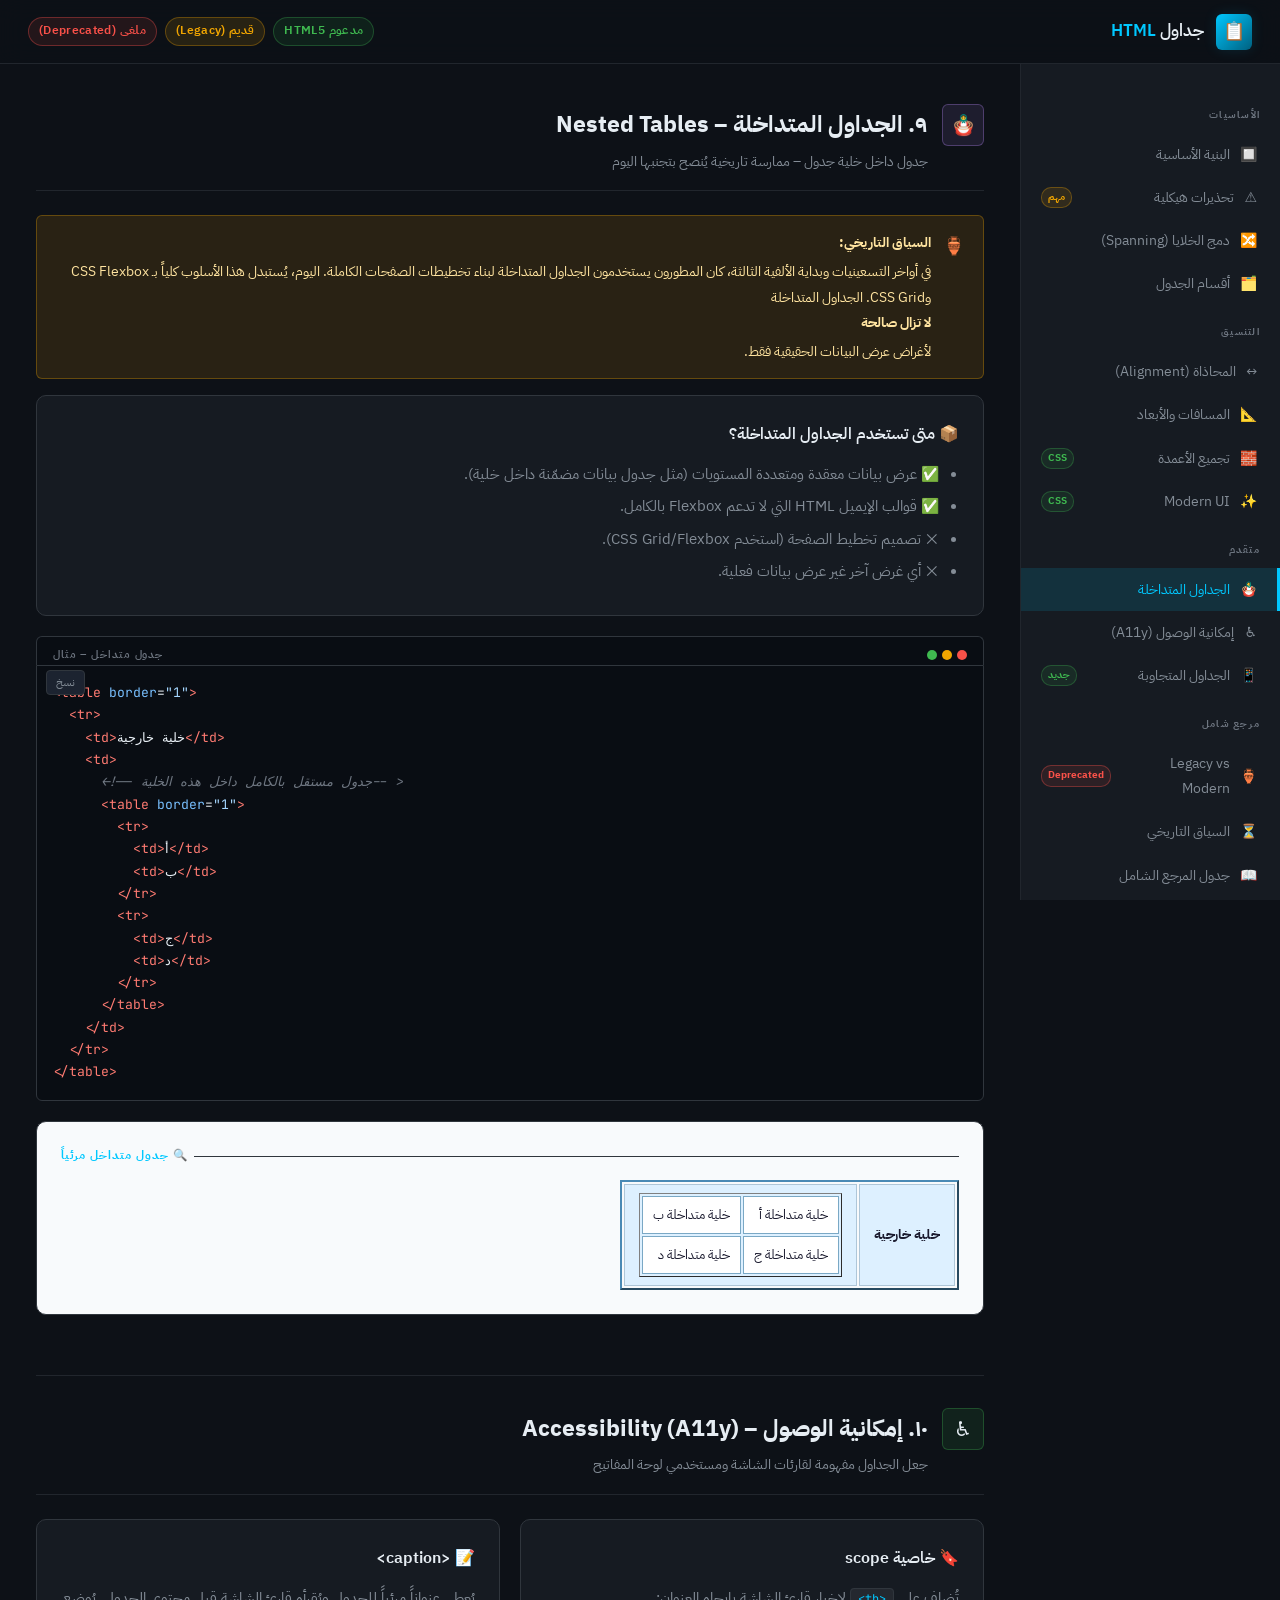
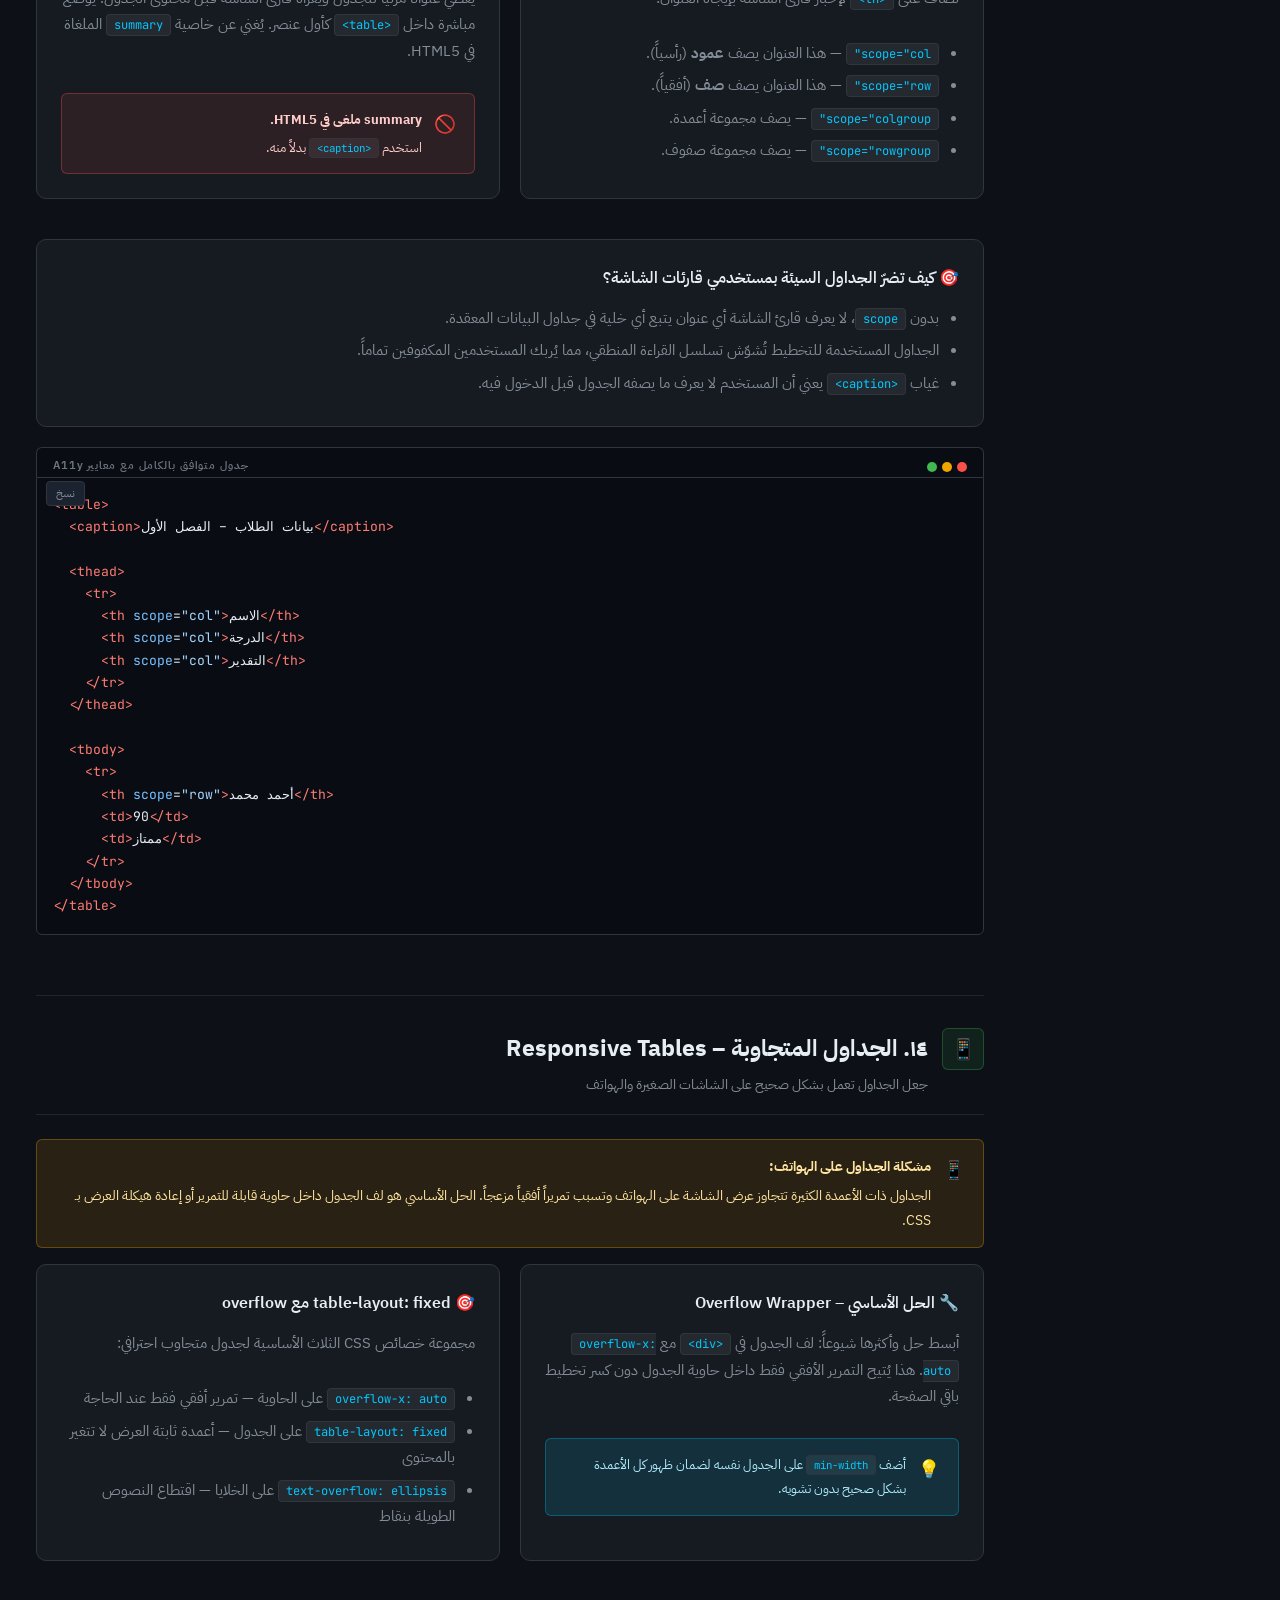
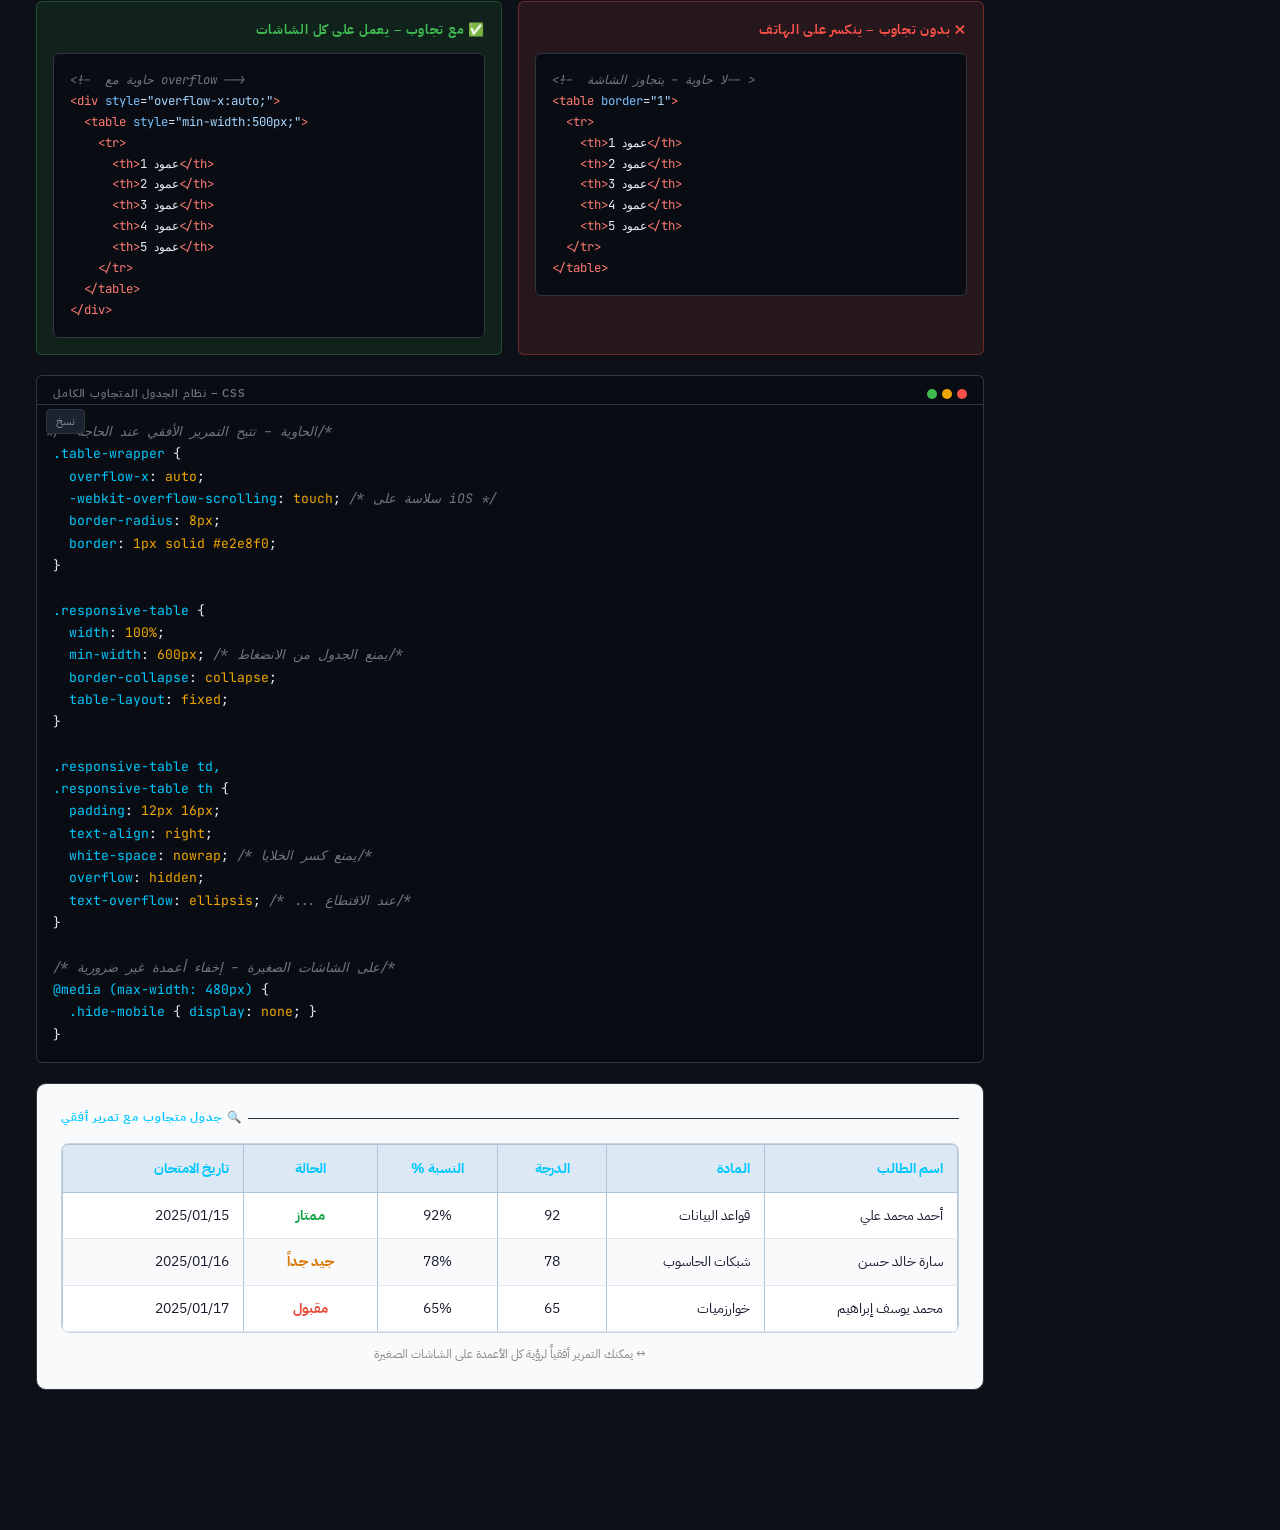
==== commit 43a15b91: "Add files via upload" ====
--- a/advanced.html
+++ b/advanced.html
@@ -422,21 +422,7 @@
     </div>
 
   </section>
-  <!-- FOOTER -->
-  <footer class="site-footer">
-    <p>
-      📋 المرجع الشامل لجداول HTML •
-      ١٥ قسماً تعليمياً + جدول مرجع شامل •
-      مبني بالكامل بـ HTML5 + CSS3 + JavaScript
-    </p>
-    <p style="margin-top:6px; color:var(--text-dim);">
-      استناداً إلى: <em>e.md</em> &nbsp;•&nbsp; <em>my.md</em> &nbsp;•&nbsp; <em>tables.html</em>
-      &nbsp;•&nbsp; جميع المصطلحات التقنية محتفظ بها بالإنجليزية للمرجعية الصحيحة.
-    </p>
-    <p style="margin-top:6px; color:var(--text-dim); font-size:0.75rem;">
-      يشمل: الأساسيات • دمج الخلايا • الأقسام الدلالية • المحاذاة • المسافات • colgroup • Modern UI • Nested Tables • Accessibility • Legacy vs Modern • التاريخ • Responsive Tables • Interactive Playground • Cheat Sheet
-    </p>
-  </footer>
+
 
 </main>
 </div><!-- .page-wrap -->
